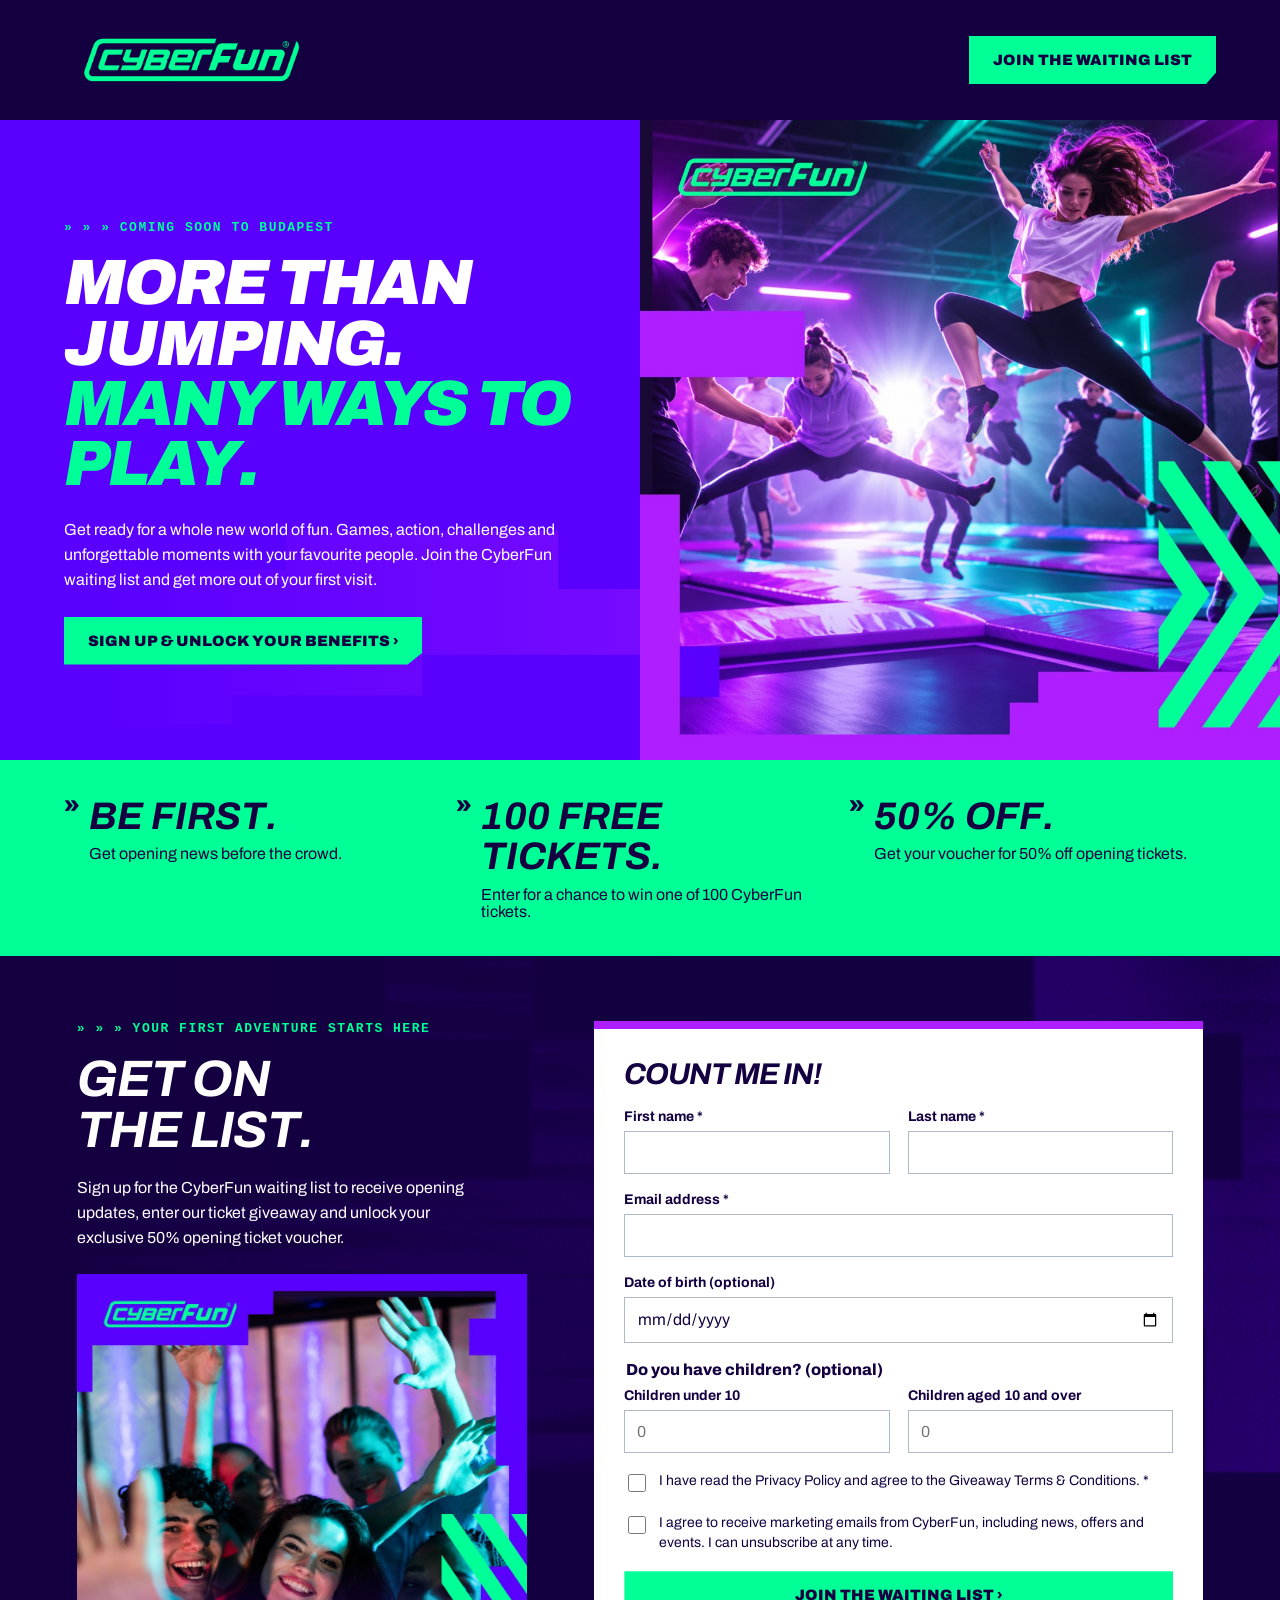
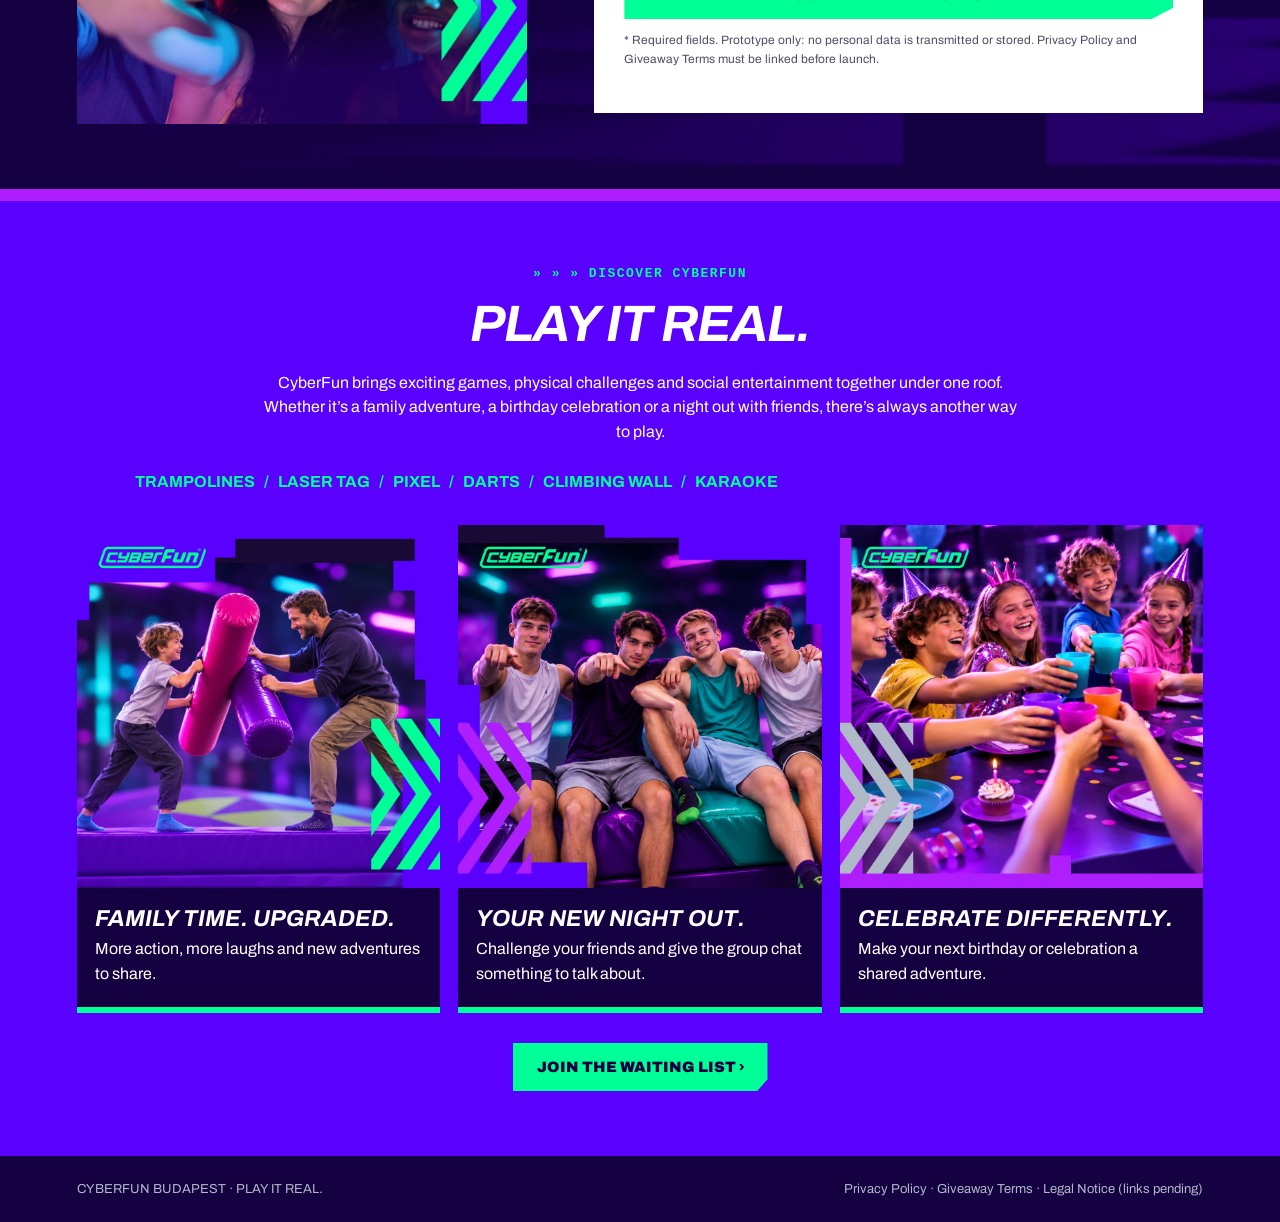
==== index.html @ 7e2bf4da "Add files via upload" ====
<!DOCTYPE html>

<html lang="en"><head><meta charset="utf-8"/><meta content="width=device-width,initial-scale=1" name="viewport"/><title>CyberFun Budapest — Join the waiting list</title><link href="styles.css" rel="stylesheet"/></head><body><header><div class="brand"><img alt="CyberFun" src="assets/cyberfun-logo.png"/></div><a class="cta" href="#join">Join the waiting list</a></header>
<main><section class="hero"><div class="hero-copy"><div class="eyebrow">COMING SOON TO BUDAPEST</div><h1>MORE THAN JUMPING.<br/><span>MANY WAYS TO PLAY.</span></h1><p>Get ready for a whole new world of fun. Games, action, challenges and unforgettable moments with your favourite people. Join the CyberFun waiting list and get more out of your first visit.</p><a class="cta" href="#join">Sign up &amp; unlock your benefits ›</a></div><img alt="Friends jumping together at CyberFun" src="assets/hero.jpg"/></section>
<section aria-label="Waiting list benefits" class="benefits"><article><strong>BE FIRST.</strong>Get opening news before the crowd.</article><article><strong>100 FREE TICKETS.</strong>Enter for a chance to win one of 100 CyberFun tickets.</article><article><strong>50% OFF.</strong>Get your voucher for 50% off opening tickets.</article></section>
<section class="section signup" id="join"><div class="intro"><div class="eyebrow">YOUR FIRST ADVENTURE STARTS HERE</div><h2>GET ON<br/>THE LIST.</h2><p>Sign up for the CyberFun waiting list to receive opening updates, enter our ticket giveaway and unlock your exclusive 50% opening ticket voucher.</p><img alt="Friends enjoying a colourful night out" src="assets/signup.jpg"/></div>
<form class="form" id="waiting"><h2 style="font-size:30px">COUNT ME IN!</h2><div class="fields"><div><label for="first">First name *</label><input autocomplete="given-name" id="first" name="first_name" required=""/></div><div><label for="last">Last name *</label><input autocomplete="family-name" id="last" name="last_name" required=""/></div><div class="full"><label for="email">Email address *</label><input autocomplete="email" id="email" name="email" required="" type="email"/></div><div class="full"><label for="birthday">Date of birth (optional)</label><input autocomplete="bday" id="birthday" name="birthday" type="date"/></div></div><fieldset><legend>Do you have children? (optional)</legend><div class="fields"><div><label for="under">Children under 10</label><input id="under" min="0" name="children_under_10" placeholder="0" step="1" type="number"/></div><div><label for="over">Children aged 10 and over</label><input id="over" min="0" name="children_10_plus" placeholder="0" step="1" type="number"/></div></div></fieldset><label class="check"><input required="" type="checkbox"/> <span>I have read the Privacy Policy and agree to the Giveaway Terms &amp; Conditions. *</span></label><label class="check"><input name="marketing_consent" type="checkbox"/><span>I agree to receive marketing emails from CyberFun, including news, offers and events. I can unsubscribe at any time.</span></label><button type="submit">Join the waiting list ›</button><p class="small">* Required fields. Prototype only: no personal data is transmitted or stored. Privacy Policy and Giveaway Terms must be linked before launch.</p><div id="status" role="status"></div></form></section>
<section class="section about"><div class="eyebrow">DISCOVER CYBERFUN</div><h2>PLAY IT REAL.</h2><p>CyberFun brings exciting games, physical challenges and social entertainment together under one roof. Whether it’s a family adventure, a birthday celebration or a night out with friends, there’s always another way to play.</p><p class="activities">TRAMPOLINES   /   LASER TAG   /   PIXEL   /   DARTS   /   CLIMBING WALL   /   KARAOKE</p><div class="cards"><article><img alt="Family playing together" src="assets/family.jpg"/><h3>FAMILY TIME. UPGRADED.</h3><p>More action, more laughs and new adventures to share.</p></article><article><img alt="Group of friends" src="assets/friends.jpg"/><h3>YOUR NEW NIGHT OUT.</h3><p>Challenge your friends and give the group chat something to talk about.</p></article><article><img alt="Children celebrating together" src="assets/birthday.jpg"/><h3>CELEBRATE DIFFERENTLY.</h3><p>Make your next birthday or celebration a shared adventure.</p></article></div><a class="cta" href="#join">Join the waiting list ›</a></section></main><footer><span>CYBERFUN BUDAPEST · PLAY IT REAL.</span><span>Privacy Policy · Giveaway Terms · Legal Notice (links pending)</span></footer><script src="script.js"></script></body></html>
---- styles.css ----
@import url('https://fonts.googleapis.com/css2?family=Archivo:ital,wght@0,400;0,700;1,700;1,900&display=swap');

*{box-sizing:border-box}html{scroll-behavior:smooth}body{margin:0;background:#140041;color:white;font-family:Arial,Helvetica,sans-serif}h1,h2,h3,p{margin:0}p{line-height:1.55}a{color:inherit}header{display:flex;justify-content:space-between;align-items:center;padding:18px 5%;background:#140041}.logo{font-weight:1000;font-style:italic;font-size:26px;letter-spacing:-2px;border:2px solid #00ff96;padding:3px 9px;color:#00ff96;transform:skew(-8deg)}.cta,button{display:inline-block;background:#00ff96;color:#140041;padding:16px 24px;text-decoration:none;font-weight:900;border:0;cursor:pointer;font-size:15px;text-transform:uppercase}.hero{display:grid;grid-template-columns:1fr 1fr;background:#5a00ff;align-items:stretch}.hero-copy{padding:65px 8% 60px 10%;align-self:center}.eyebrow{font-size:13px;letter-spacing:2px;font-weight:900;color:#00ff96;margin-bottom:18px}h1{font-size:clamp(42px,5.6vw,88px);line-height:.94;font-style:italic;letter-spacing:-2px;font-weight:1000}h1 span{color:#00ff96}.hero p{max-width:510px;margin:24px 0}.hero img{width:100%;height:100%;object-fit:cover;max-height:690px}.benefits{display:grid;grid-template-columns:repeat(3,1fr);background:#00ff96;color:#140041;padding:28px 5%;gap:25px}.benefits article{padding:8px 20px;border-left:2px solid #140041}.benefits strong{font-size:clamp(24px,3vw,44px);font-style:italic;display:block;line-height:1.05;margin-bottom:9px}.section{padding:65px 6%}h2{font-size:clamp(32px,4vw,56px);line-height:1;font-style:italic;letter-spacing:-1px;margin-bottom:20px}.signup{display:grid;grid-template-columns:.85fr 1.15fr;gap:6%;background:#140041;align-items:start}.signup .intro p{max-width:420px;margin-bottom:24px}.signup .intro img{width:100%;max-width:440px;display:block}.form{background:#fff;color:#140041;padding:30px}.fields{display:grid;grid-template-columns:1fr 1fr;gap:18px}.full{grid-column:1/-1}label{display:block;font-size:14px;font-weight:700;margin-bottom:7px}input,select{width:100%;padding:12px;border:1px solid #afb9c8;border-radius:0;font:inherit;background:#fff;color:#140041;min-width:0}fieldset{border:0;padding:0;margin:18px 0}legend{font-weight:800;margin-bottom:10px}.check{display:flex;gap:10px;font-weight:400;line-height:1.45;margin:18px 0}.check input{width:18px;height:18px;flex-shrink:0}.form button{width:100%}.small{font-size:12px;margin-top:12px;color:#554a66}.about{text-align:center;background:#5a00ff}.about p{max-width:760px;margin:auto}.cards{display:grid;grid-template-columns:repeat(3,1fr);gap:18px;margin:30px 0}.cards img{width:100%;display:block}.cards article{text-align:left;background:#140041}.cards h3{padding:18px 18px 6px;font-size:23px;font-style:italic}.cards p{padding:0 18px 20px}.activities{color:#00ff96;font-weight:bold;margin:25px 0!important}footer{padding:26px 6%;display:flex;justify-content:space-between;gap:20px;flex-wrap:wrap;font-size:13px}#status{margin-top:15px;color:#4b00c5;font-weight:bold} @media(max-width:760px){.hero,.signup{grid-template-columns:1fr}.hero-copy{padding:38px 6%}.hero img{max-height:380px}.benefits{grid-template-columns:1fr;gap:10px}.section{padding:38px 5%}.signup .intro img{display:none}.cards{grid-template-columns:1fr}.fields{gap:12px}.form{padding:20px}header .cta{padding:10px;font-size:12px}}


body{font-family:Archivo,Arial,sans-serif}.brand img{width:clamp(150px,20vw,260px);display:block;height:auto}.hero-copy{position:relative;isolation:isolate;overflow:hidden}.hero-copy:before{content:"";position:absolute;inset:auto 0 0 15%;height:34%;background:linear-gradient(90deg,transparent,#af1eff55);clip-path:polygon(0 20%,35% 20%,35% 0,85% 0,85% 30%,100% 30%,100% 64%,60% 64%,60% 85%,25% 85%,25% 100%,0 100%);z-index:-1}.hero img{max-height:none;aspect-ratio:1/1;object-fit:contain;background:#5a00ff}.hero-copy h1{font-weight:900;font-size:clamp(37px,5vw,76px)}.eyebrow{font-family:monospace;letter-spacing:1.5px}.eyebrow:before{content:'» » » ';color:#00ff96}.benefits{position:relative}.benefits article{border-left:0;padding-left:25px;position:relative}.benefits article:before{content:'»';position:absolute;left:0;top:3px;font-size:26px;font-weight:900}.signup{background-image:linear-gradient(90deg,#140041 0%,#140041bb 100%),url(assets/glitch-background.png);background-size:cover;background-position:center}.about{position:relative;border-top:12px solid #af1eff}.cards article{border-bottom:6px solid #00ff96}.cta,button{font-family:Archivo,Arial,sans-serif;font-weight:900;clip-path:polygon(0 0,100% 0,100% 76%,96% 100%,0 100%)}.cta:focus-visible,button:focus-visible,input:focus-visible{outline:3px solid #af1eff;outline-offset:3px}.form{border-top:8px solid #af1eff}.signup .intro img{max-width:100%}footer{color:#afb9c8} @media(max-width:760px){.hero img{max-height:none;aspect-ratio:1/1}.signup .intro img{display:block;max-width:260px}.brand img{width:150px}}
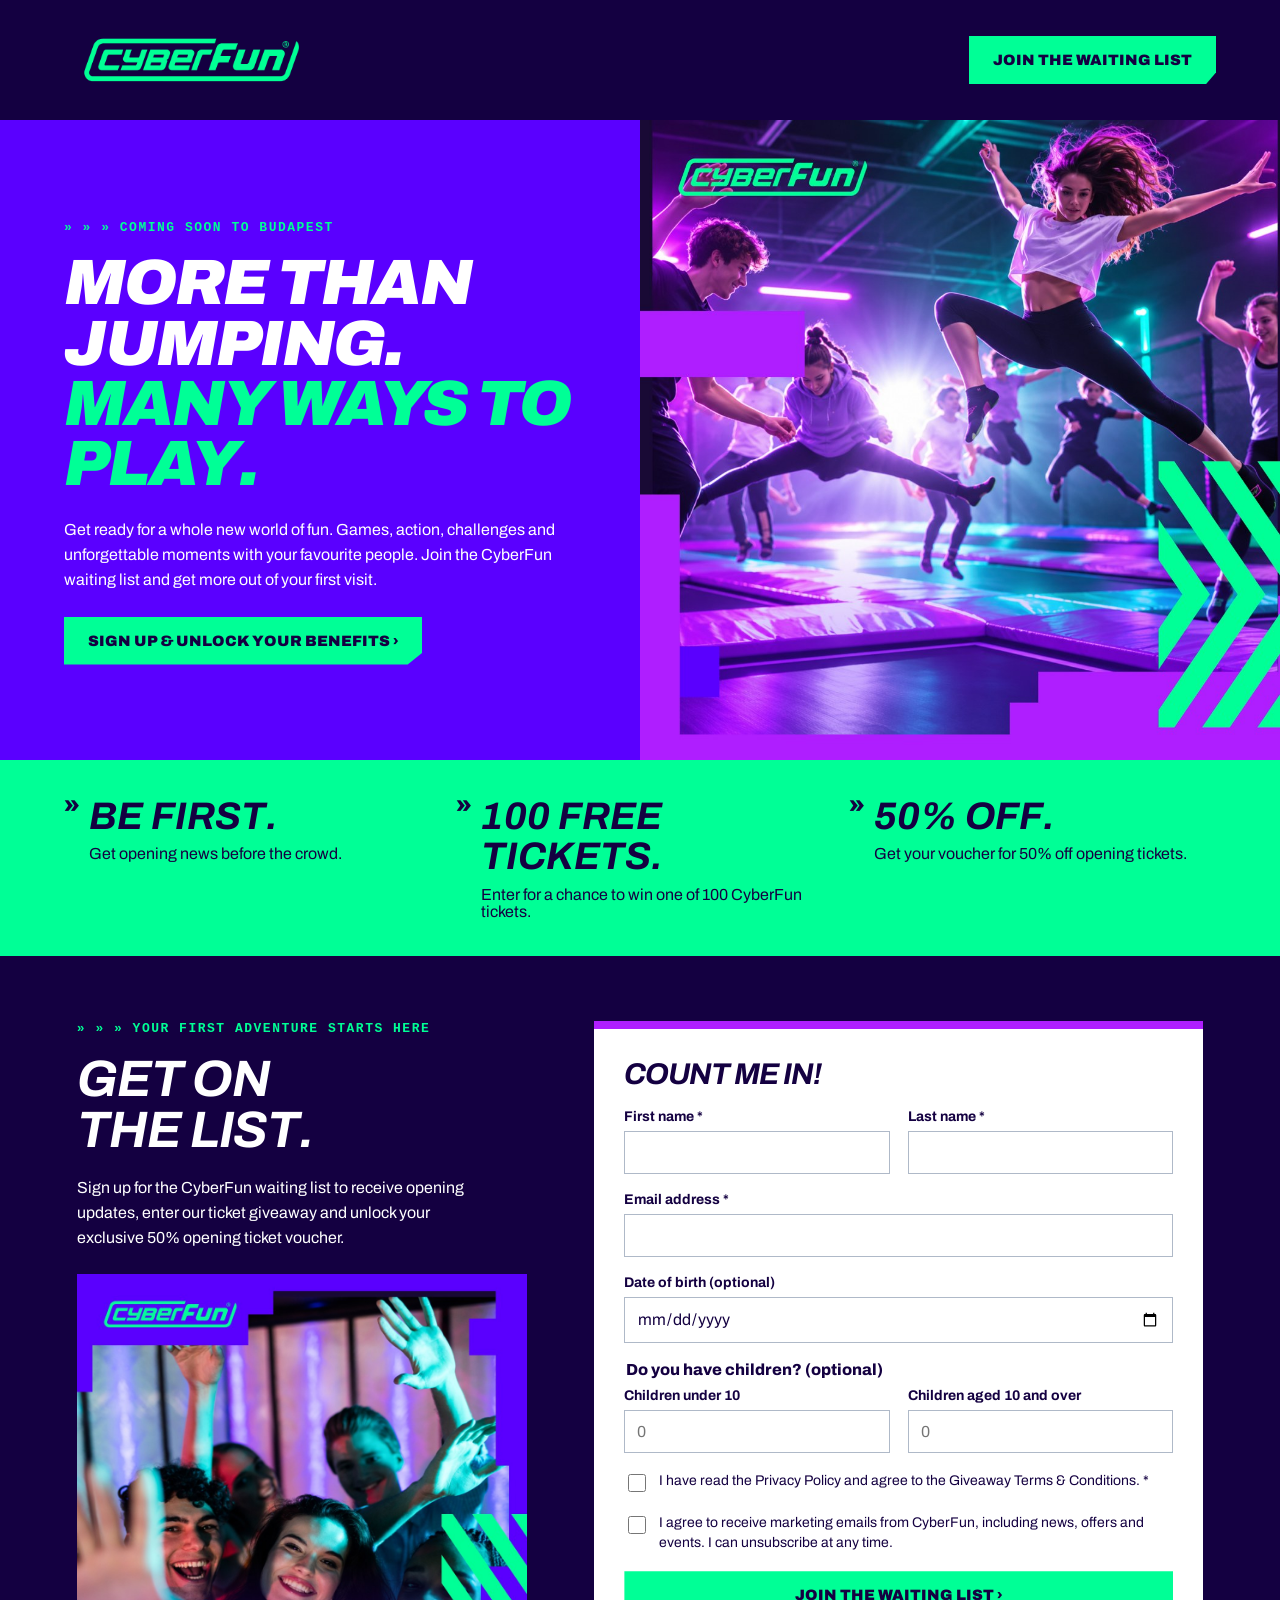
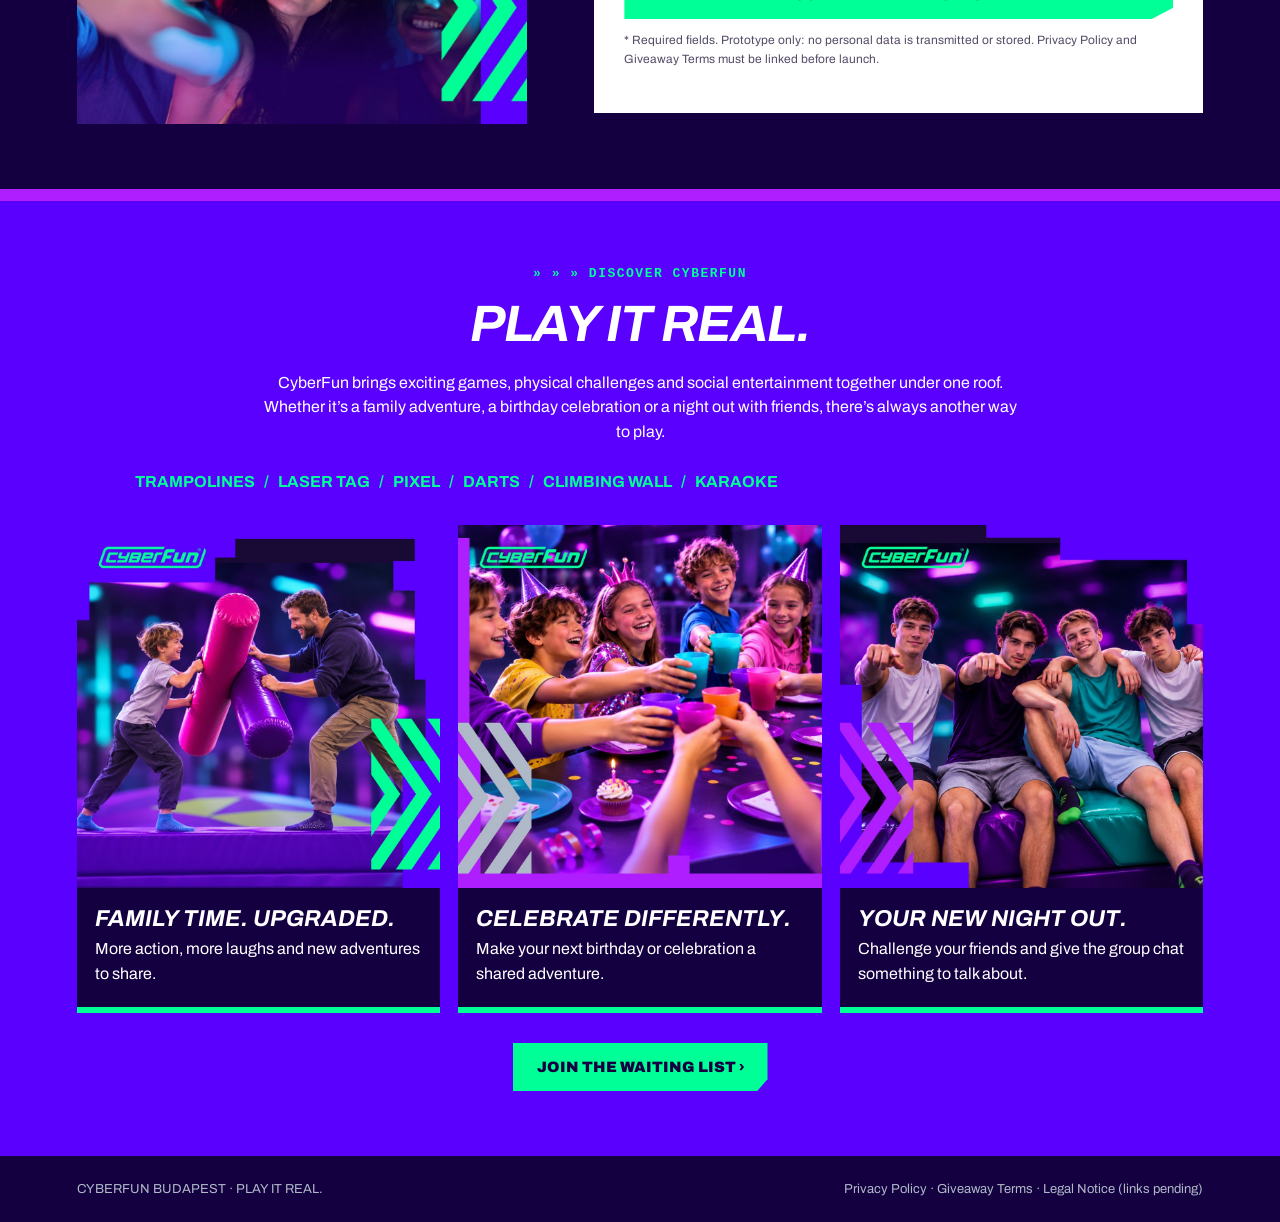
==== commit 9acbbd53: "Add files via upload" ====
--- a/index.html
+++ b/index.html
@@ -5,4 +5,4 @@
 <section aria-label="Waiting list benefits" class="benefits"><article><strong>BE FIRST.</strong>Get opening news before the crowd.</article><article><strong>100 FREE TICKETS.</strong>Enter for a chance to win one of 100 CyberFun tickets.</article><article><strong>50% OFF.</strong>Get your voucher for 50% off opening tickets.</article></section>
 <section class="section signup" id="join"><div class="intro"><div class="eyebrow">YOUR FIRST ADVENTURE STARTS HERE</div><h2>GET ON<br/>THE LIST.</h2><p>Sign up for the CyberFun waiting list to receive opening updates, enter our ticket giveaway and unlock your exclusive 50% opening ticket voucher.</p><img alt="Friends enjoying a colourful night out" src="assets/signup.jpg"/></div>
 <form class="form" id="waiting"><h2 style="font-size:30px">COUNT ME IN!</h2><div class="fields"><div><label for="first">First name *</label><input autocomplete="given-name" id="first" name="first_name" required=""/></div><div><label for="last">Last name *</label><input autocomplete="family-name" id="last" name="last_name" required=""/></div><div class="full"><label for="email">Email address *</label><input autocomplete="email" id="email" name="email" required="" type="email"/></div><div class="full"><label for="birthday">Date of birth (optional)</label><input autocomplete="bday" id="birthday" name="birthday" type="date"/></div></div><fieldset><legend>Do you have children? (optional)</legend><div class="fields"><div><label for="under">Children under 10</label><input id="under" min="0" name="children_under_10" placeholder="0" step="1" type="number"/></div><div><label for="over">Children aged 10 and over</label><input id="over" min="0" name="children_10_plus" placeholder="0" step="1" type="number"/></div></div></fieldset><label class="check"><input required="" type="checkbox"/> <span>I have read the Privacy Policy and agree to the Giveaway Terms &amp; Conditions. *</span></label><label class="check"><input name="marketing_consent" type="checkbox"/><span>I agree to receive marketing emails from CyberFun, including news, offers and events. I can unsubscribe at any time.</span></label><button type="submit">Join the waiting list ›</button><p class="small">* Required fields. Prototype only: no personal data is transmitted or stored. Privacy Policy and Giveaway Terms must be linked before launch.</p><div id="status" role="status"></div></form></section>
-<section class="section about"><div class="eyebrow">DISCOVER CYBERFUN</div><h2>PLAY IT REAL.</h2><p>CyberFun brings exciting games, physical challenges and social entertainment together under one roof. Whether it’s a family adventure, a birthday celebration or a night out with friends, there’s always another way to play.</p><p class="activities">TRAMPOLINES   /   LASER TAG   /   PIXEL   /   DARTS   /   CLIMBING WALL   /   KARAOKE</p><div class="cards"><article><img alt="Family playing together" src="assets/family.jpg"/><h3>FAMILY TIME. UPGRADED.</h3><p>More action, more laughs and new adventures to share.</p></article><article><img alt="Group of friends" src="assets/friends.jpg"/><h3>YOUR NEW NIGHT OUT.</h3><p>Challenge your friends and give the group chat something to talk about.</p></article><article><img alt="Children celebrating together" src="assets/birthday.jpg"/><h3>CELEBRATE DIFFERENTLY.</h3><p>Make your next birthday or celebration a shared adventure.</p></article></div><a class="cta" href="#join">Join the waiting list ›</a></section></main><footer><span>CYBERFUN BUDAPEST · PLAY IT REAL.</span><span>Privacy Policy · Giveaway Terms · Legal Notice (links pending)</span></footer><script src="script.js"></script></body></html>+<section class="section about"><div class="eyebrow">DISCOVER CYBERFUN</div><h2>PLAY IT REAL.</h2><p>CyberFun brings exciting games, physical challenges and social entertainment together under one roof. Whether it’s a family adventure, a birthday celebration or a night out with friends, there’s always another way to play.</p><p class="activities">TRAMPOLINES   /   LASER TAG   /   PIXEL   /   DARTS   /   CLIMBING WALL   /   KARAOKE</p><div class="cards"><article><img alt="Family playing together" src="assets/family.jpg"/><h3>FAMILY TIME. UPGRADED.</h3><p>More action, more laughs and new adventures to share.</p></article><article><img alt="Children celebrating together" src="assets/birthday.jpg"/><h3>CELEBRATE DIFFERENTLY.</h3><p>Make your next birthday or celebration a shared adventure.</p></article><article><img alt="Group of friends" src="assets/friends.jpg"/><h3>YOUR NEW NIGHT OUT.</h3><p>Challenge your friends and give the group chat something to talk about.</p></article></div><a class="cta" href="#join">Join the waiting list ›</a></section></main><footer><span>CYBERFUN BUDAPEST · PLAY IT REAL.</span><span>Privacy Policy · Giveaway Terms · Legal Notice (links pending)</span></footer><script src="script.js"></script></body></html>
--- a/styles.css
+++ b/styles.css
@@ -3,4 +3,4 @@
 *{box-sizing:border-box}html{scroll-behavior:smooth}body{margin:0;background:#140041;color:white;font-family:Arial,Helvetica,sans-serif}h1,h2,h3,p{margin:0}p{line-height:1.55}a{color:inherit}header{display:flex;justify-content:space-between;align-items:center;padding:18px 5%;background:#140041}.logo{font-weight:1000;font-style:italic;font-size:26px;letter-spacing:-2px;border:2px solid #00ff96;padding:3px 9px;color:#00ff96;transform:skew(-8deg)}.cta,button{display:inline-block;background:#00ff96;color:#140041;padding:16px 24px;text-decoration:none;font-weight:900;border:0;cursor:pointer;font-size:15px;text-transform:uppercase}.hero{display:grid;grid-template-columns:1fr 1fr;background:#5a00ff;align-items:stretch}.hero-copy{padding:65px 8% 60px 10%;align-self:center}.eyebrow{font-size:13px;letter-spacing:2px;font-weight:900;color:#00ff96;margin-bottom:18px}h1{font-size:clamp(42px,5.6vw,88px);line-height:.94;font-style:italic;letter-spacing:-2px;font-weight:1000}h1 span{color:#00ff96}.hero p{max-width:510px;margin:24px 0}.hero img{width:100%;height:100%;object-fit:cover;max-height:690px}.benefits{display:grid;grid-template-columns:repeat(3,1fr);background:#00ff96;color:#140041;padding:28px 5%;gap:25px}.benefits article{padding:8px 20px;border-left:2px solid #140041}.benefits strong{font-size:clamp(24px,3vw,44px);font-style:italic;display:block;line-height:1.05;margin-bottom:9px}.section{padding:65px 6%}h2{font-size:clamp(32px,4vw,56px);line-height:1;font-style:italic;letter-spacing:-1px;margin-bottom:20px}.signup{display:grid;grid-template-columns:.85fr 1.15fr;gap:6%;background:#140041;align-items:start}.signup .intro p{max-width:420px;margin-bottom:24px}.signup .intro img{width:100%;max-width:440px;display:block}.form{background:#fff;color:#140041;padding:30px}.fields{display:grid;grid-template-columns:1fr 1fr;gap:18px}.full{grid-column:1/-1}label{display:block;font-size:14px;font-weight:700;margin-bottom:7px}input,select{width:100%;padding:12px;border:1px solid #afb9c8;border-radius:0;font:inherit;background:#fff;color:#140041;min-width:0}fieldset{border:0;padding:0;margin:18px 0}legend{font-weight:800;margin-bottom:10px}.check{display:flex;gap:10px;font-weight:400;line-height:1.45;margin:18px 0}.check input{width:18px;height:18px;flex-shrink:0}.form button{width:100%}.small{font-size:12px;margin-top:12px;color:#554a66}.about{text-align:center;background:#5a00ff}.about p{max-width:760px;margin:auto}.cards{display:grid;grid-template-columns:repeat(3,1fr);gap:18px;margin:30px 0}.cards img{width:100%;display:block}.cards article{text-align:left;background:#140041}.cards h3{padding:18px 18px 6px;font-size:23px;font-style:italic}.cards p{padding:0 18px 20px}.activities{color:#00ff96;font-weight:bold;margin:25px 0!important}footer{padding:26px 6%;display:flex;justify-content:space-between;gap:20px;flex-wrap:wrap;font-size:13px}#status{margin-top:15px;color:#4b00c5;font-weight:bold} @media(max-width:760px){.hero,.signup{grid-template-columns:1fr}.hero-copy{padding:38px 6%}.hero img{max-height:380px}.benefits{grid-template-columns:1fr;gap:10px}.section{padding:38px 5%}.signup .intro img{display:none}.cards{grid-template-columns:1fr}.fields{gap:12px}.form{padding:20px}header .cta{padding:10px;font-size:12px}}
 
 
-body{font-family:Archivo,Arial,sans-serif}.brand img{width:clamp(150px,20vw,260px);display:block;height:auto}.hero-copy{position:relative;isolation:isolate;overflow:hidden}.hero-copy:before{content:"";position:absolute;inset:auto 0 0 15%;height:34%;background:linear-gradient(90deg,transparent,#af1eff55);clip-path:polygon(0 20%,35% 20%,35% 0,85% 0,85% 30%,100% 30%,100% 64%,60% 64%,60% 85%,25% 85%,25% 100%,0 100%);z-index:-1}.hero img{max-height:none;aspect-ratio:1/1;object-fit:contain;background:#5a00ff}.hero-copy h1{font-weight:900;font-size:clamp(37px,5vw,76px)}.eyebrow{font-family:monospace;letter-spacing:1.5px}.eyebrow:before{content:'» » » ';color:#00ff96}.benefits{position:relative}.benefits article{border-left:0;padding-left:25px;position:relative}.benefits article:before{content:'»';position:absolute;left:0;top:3px;font-size:26px;font-weight:900}.signup{background-image:linear-gradient(90deg,#140041 0%,#140041bb 100%),url(assets/glitch-background.png);background-size:cover;background-position:center}.about{position:relative;border-top:12px solid #af1eff}.cards article{border-bottom:6px solid #00ff96}.cta,button{font-family:Archivo,Arial,sans-serif;font-weight:900;clip-path:polygon(0 0,100% 0,100% 76%,96% 100%,0 100%)}.cta:focus-visible,button:focus-visible,input:focus-visible{outline:3px solid #af1eff;outline-offset:3px}.form{border-top:8px solid #af1eff}.signup .intro img{max-width:100%}footer{color:#afb9c8} @media(max-width:760px){.hero img{max-height:none;aspect-ratio:1/1}.signup .intro img{display:block;max-width:260px}.brand img{width:150px}}+body{font-family:Archivo,Arial,sans-serif}.brand img{width:clamp(150px,20vw,260px);display:block;height:auto}.hero-copy{position:relative;isolation:isolate;overflow:hidden}.hero img{max-height:none;aspect-ratio:1/1;object-fit:contain;background:#5a00ff}.hero-copy h1{font-weight:900;font-size:clamp(37px,5vw,76px)}.eyebrow{font-family:monospace;letter-spacing:1.5px}.eyebrow:before{content:'» » » ';color:#00ff96}.benefits{position:relative}.benefits article{border-left:0;padding-left:25px;position:relative}.benefits article:before{content:'»';position:absolute;left:0;top:3px;font-size:26px;font-weight:900}.about{position:relative;border-top:12px solid #af1eff}.cards article{border-bottom:6px solid #00ff96}.cta,button{font-family:Archivo,Arial,sans-serif;font-weight:900;clip-path:polygon(0 0,100% 0,100% 76%,96% 100%,0 100%)}.cta:focus-visible,button:focus-visible,input:focus-visible{outline:3px solid #af1eff;outline-offset:3px}.form{border-top:8px solid #af1eff}.signup .intro img{max-width:100%}footer{color:#afb9c8} @media(max-width:760px){.hero img{max-height:none;aspect-ratio:1/1}.signup .intro img{display:block;max-width:260px}.brand img{width:150px}}
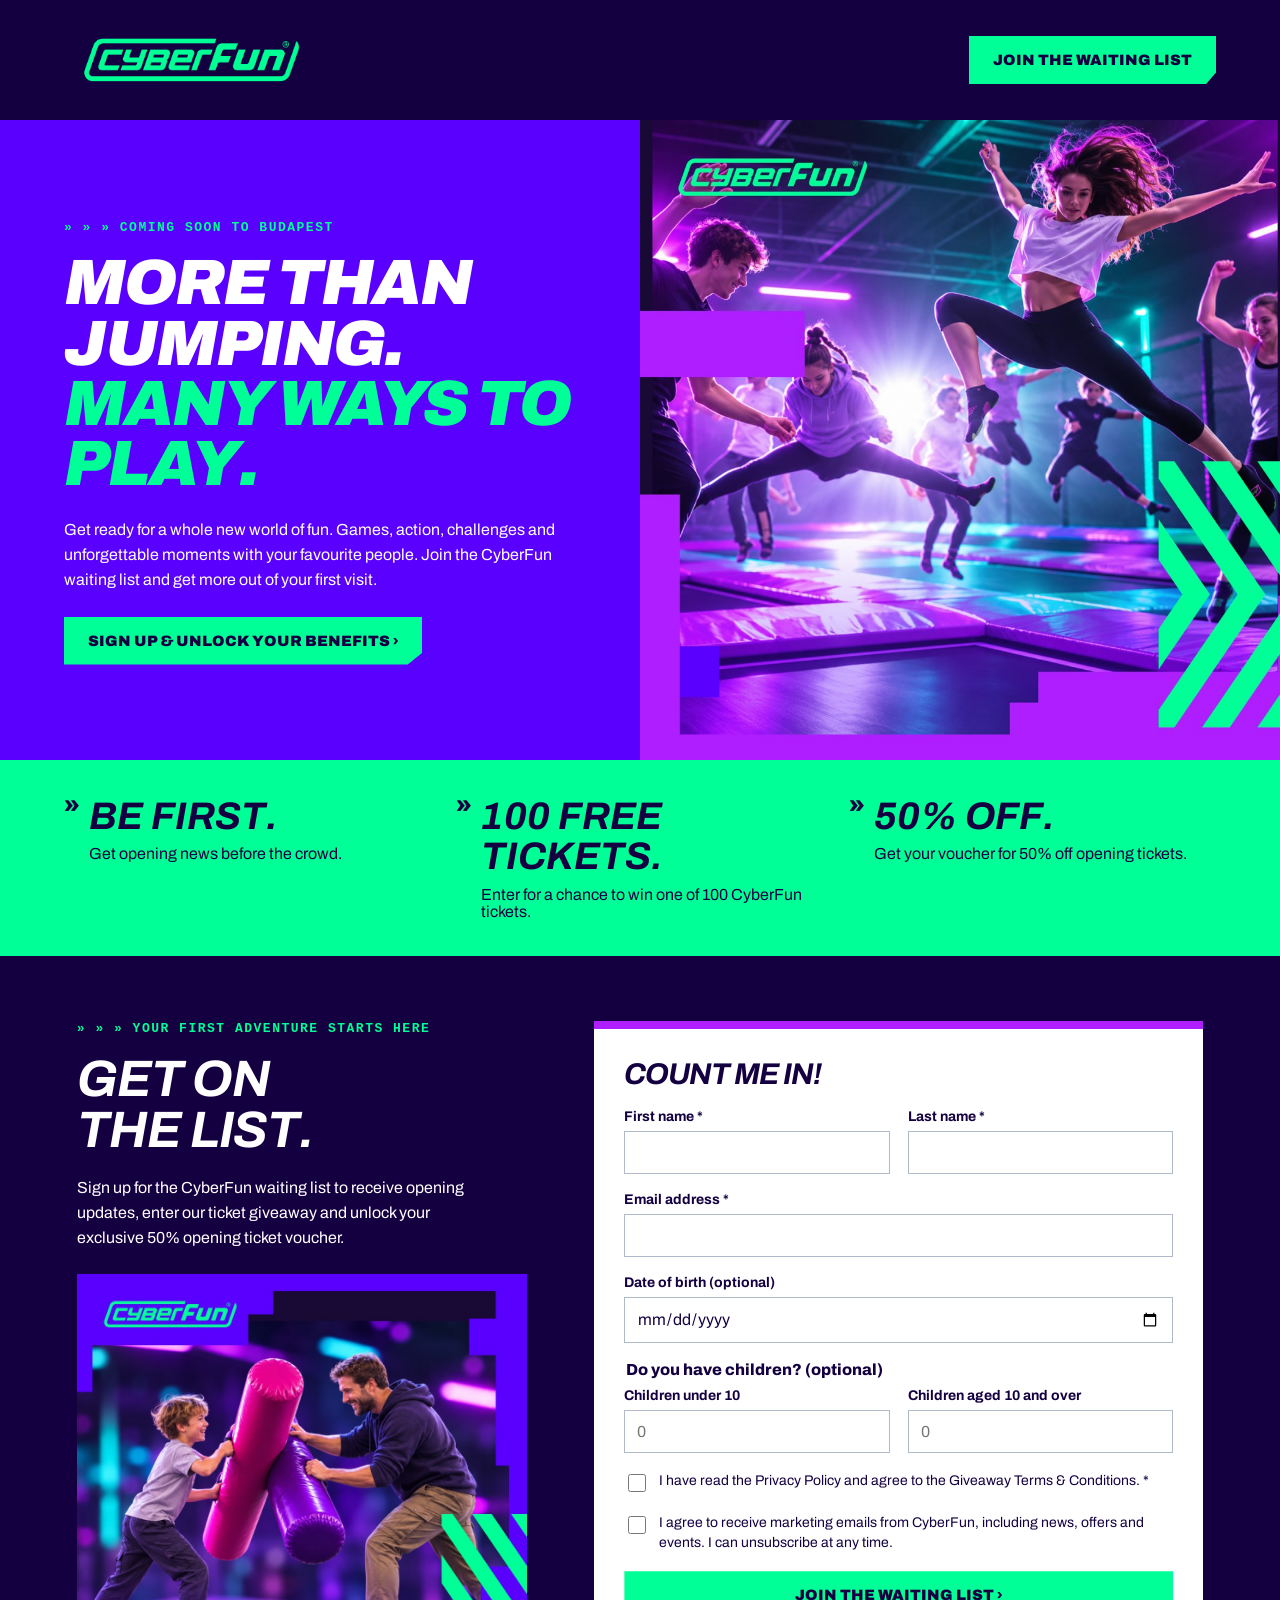
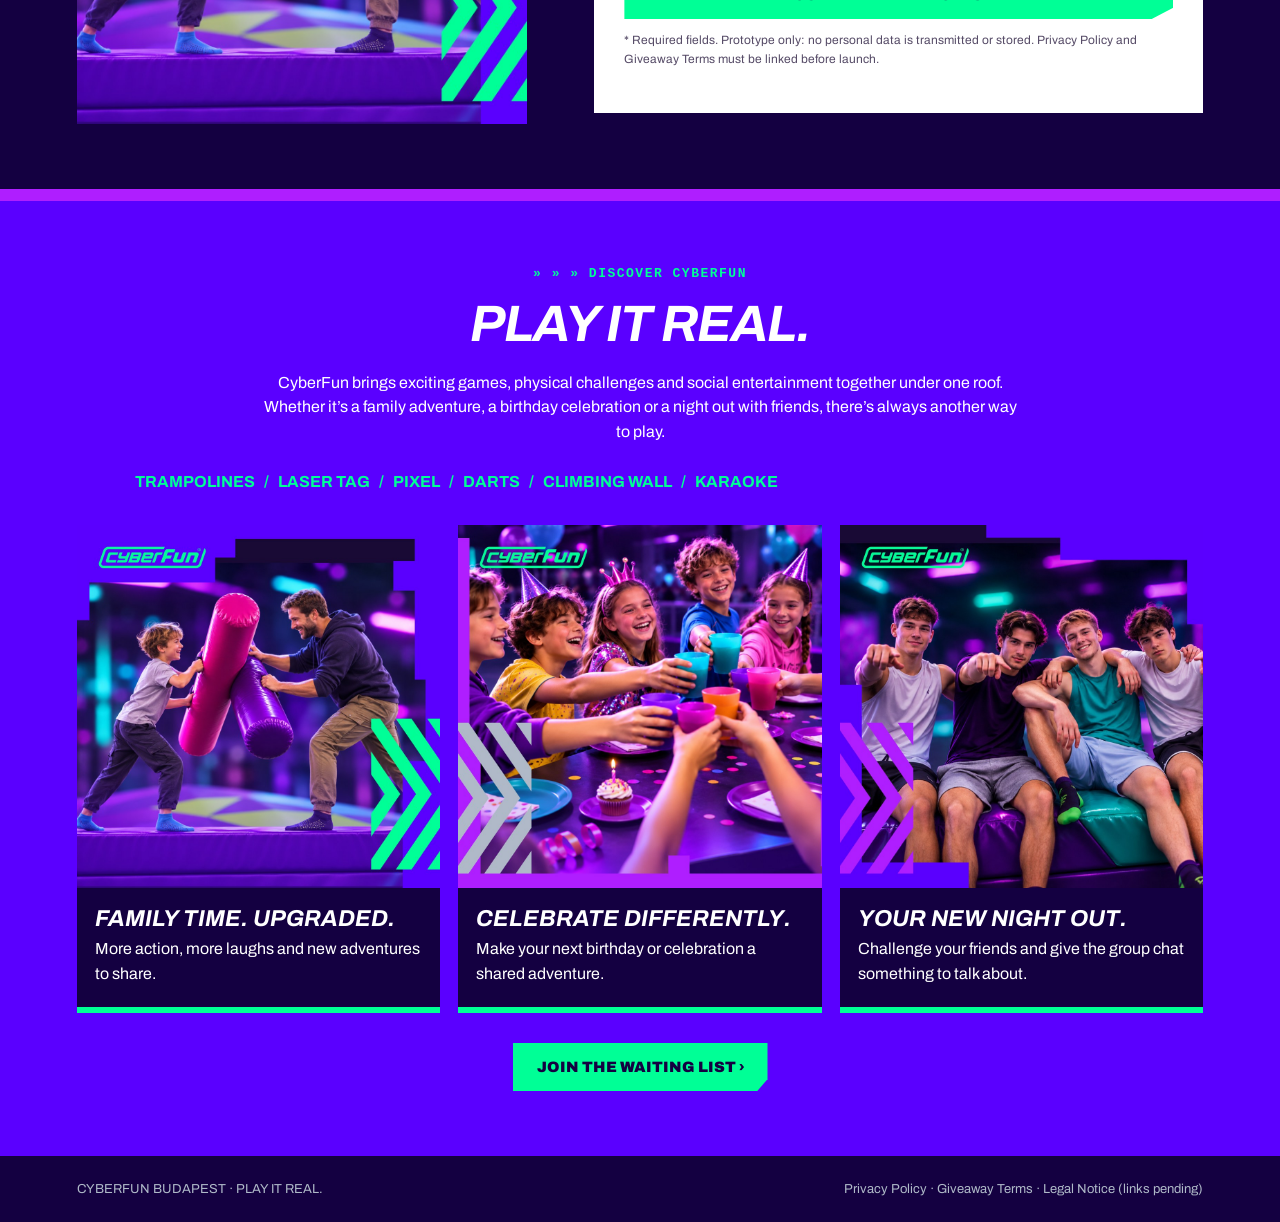
==== commit 7164931f: "Add files via upload" ====
--- a/index.html
+++ b/index.html
@@ -3,6 +3,6 @@
 <html lang="en"><head><meta charset="utf-8"/><meta content="width=device-width,initial-scale=1" name="viewport"/><title>CyberFun Budapest — Join the waiting list</title><link href="styles.css" rel="stylesheet"/></head><body><header><div class="brand"><img alt="CyberFun" src="assets/cyberfun-logo.png"/></div><a class="cta" href="#join">Join the waiting list</a></header>
 <main><section class="hero"><div class="hero-copy"><div class="eyebrow">COMING SOON TO BUDAPEST</div><h1>MORE THAN JUMPING.<br/><span>MANY WAYS TO PLAY.</span></h1><p>Get ready for a whole new world of fun. Games, action, challenges and unforgettable moments with your favourite people. Join the CyberFun waiting list and get more out of your first visit.</p><a class="cta" href="#join">Sign up &amp; unlock your benefits ›</a></div><img alt="Friends jumping together at CyberFun" src="assets/hero.jpg"/></section>
 <section aria-label="Waiting list benefits" class="benefits"><article><strong>BE FIRST.</strong>Get opening news before the crowd.</article><article><strong>100 FREE TICKETS.</strong>Enter for a chance to win one of 100 CyberFun tickets.</article><article><strong>50% OFF.</strong>Get your voucher for 50% off opening tickets.</article></section>
-<section class="section signup" id="join"><div class="intro"><div class="eyebrow">YOUR FIRST ADVENTURE STARTS HERE</div><h2>GET ON<br/>THE LIST.</h2><p>Sign up for the CyberFun waiting list to receive opening updates, enter our ticket giveaway and unlock your exclusive 50% opening ticket voucher.</p><img alt="Friends enjoying a colourful night out" src="assets/signup.jpg"/></div>
+<section class="section signup" id="join"><div class="intro"><div class="eyebrow">YOUR FIRST ADVENTURE STARTS HERE</div><h2>GET ON<br/>THE LIST.</h2><p>Sign up for the CyberFun waiting list to receive opening updates, enter our ticket giveaway and unlock your exclusive 50% opening ticket voucher.</p><img alt="Family playing together" src="assets/family.jpg"/></div>
 <form class="form" id="waiting"><h2 style="font-size:30px">COUNT ME IN!</h2><div class="fields"><div><label for="first">First name *</label><input autocomplete="given-name" id="first" name="first_name" required=""/></div><div><label for="last">Last name *</label><input autocomplete="family-name" id="last" name="last_name" required=""/></div><div class="full"><label for="email">Email address *</label><input autocomplete="email" id="email" name="email" required="" type="email"/></div><div class="full"><label for="birthday">Date of birth (optional)</label><input autocomplete="bday" id="birthday" name="birthday" type="date"/></div></div><fieldset><legend>Do you have children? (optional)</legend><div class="fields"><div><label for="under">Children under 10</label><input id="under" min="0" name="children_under_10" placeholder="0" step="1" type="number"/></div><div><label for="over">Children aged 10 and over</label><input id="over" min="0" name="children_10_plus" placeholder="0" step="1" type="number"/></div></div></fieldset><label class="check"><input required="" type="checkbox"/> <span>I have read the Privacy Policy and agree to the Giveaway Terms &amp; Conditions. *</span></label><label class="check"><input name="marketing_consent" type="checkbox"/><span>I agree to receive marketing emails from CyberFun, including news, offers and events. I can unsubscribe at any time.</span></label><button type="submit">Join the waiting list ›</button><p class="small">* Required fields. Prototype only: no personal data is transmitted or stored. Privacy Policy and Giveaway Terms must be linked before launch.</p><div id="status" role="status"></div></form></section>
 <section class="section about"><div class="eyebrow">DISCOVER CYBERFUN</div><h2>PLAY IT REAL.</h2><p>CyberFun brings exciting games, physical challenges and social entertainment together under one roof. Whether it’s a family adventure, a birthday celebration or a night out with friends, there’s always another way to play.</p><p class="activities">TRAMPOLINES   /   LASER TAG   /   PIXEL   /   DARTS   /   CLIMBING WALL   /   KARAOKE</p><div class="cards"><article><img alt="Family playing together" src="assets/family.jpg"/><h3>FAMILY TIME. UPGRADED.</h3><p>More action, more laughs and new adventures to share.</p></article><article><img alt="Children celebrating together" src="assets/birthday.jpg"/><h3>CELEBRATE DIFFERENTLY.</h3><p>Make your next birthday or celebration a shared adventure.</p></article><article><img alt="Group of friends" src="assets/friends.jpg"/><h3>YOUR NEW NIGHT OUT.</h3><p>Challenge your friends and give the group chat something to talk about.</p></article></div><a class="cta" href="#join">Join the waiting list ›</a></section></main><footer><span>CYBERFUN BUDAPEST · PLAY IT REAL.</span><span>Privacy Policy · Giveaway Terms · Legal Notice (links pending)</span></footer><script src="script.js"></script></body></html>
